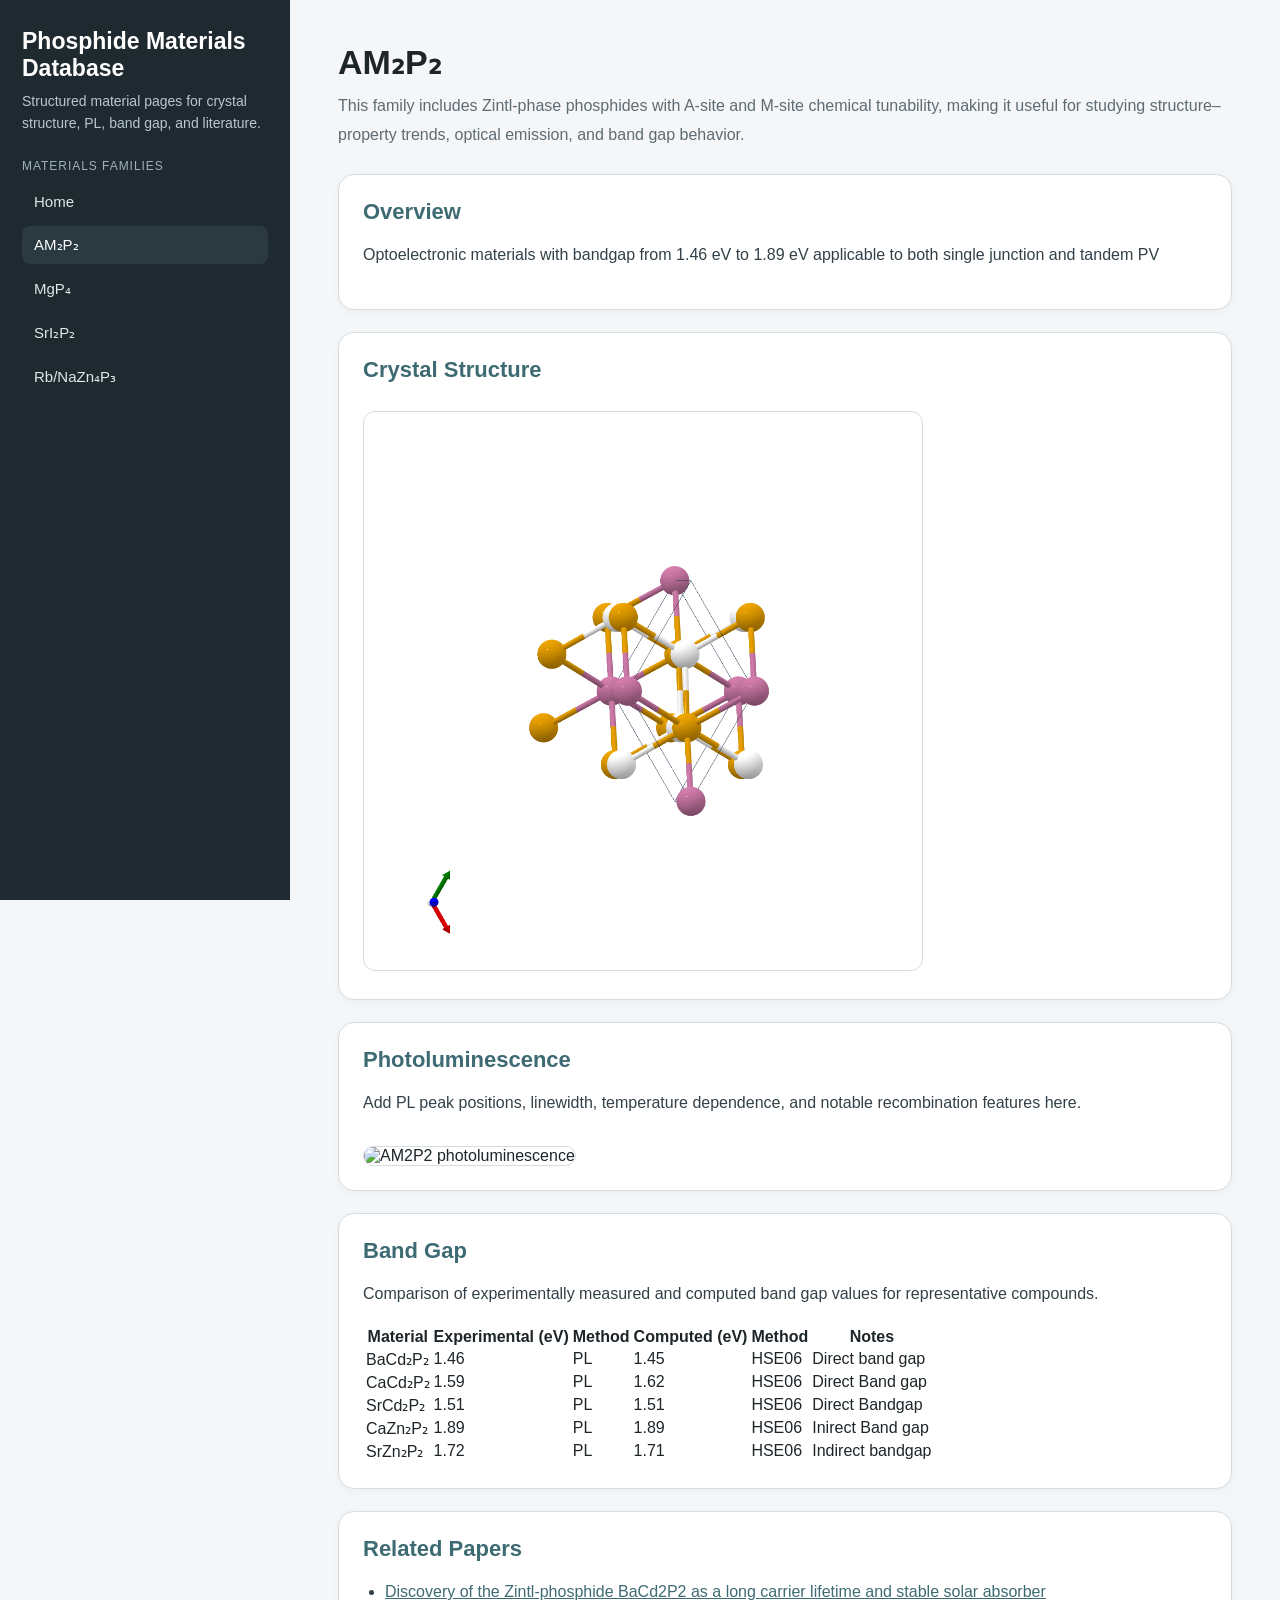
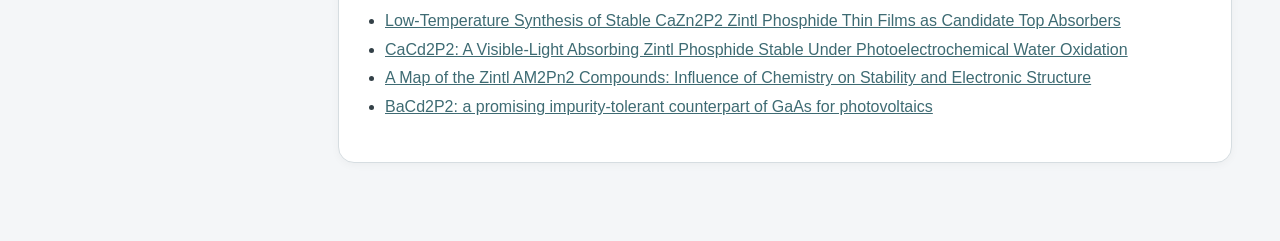
==== am2p2.html @ b873476e "am2p2.html" ====
<!DOCTYPE html>
<html lang="en">
<head>
  <meta charset="UTF-8" />
  <meta name="viewport" content="width=device-width, initial-scale=1.0" />
  <title>AM₂P₂ | Phosphide Materials Database</title>
  <style>
    :root {
      --bg: #f4f6f8;
      --panel: #ffffff;
      --sidebar: #1f2a30;
      --sidebar-text: #dfe7eb;
      --accent: #3e6b73;
      --muted: #5f6b73;
      --border: #d6dde1;
    }
    * { box-sizing: border-box; }
    body {
      margin: 0;
      font-family: Arial, sans-serif;
      background: var(--bg);
      color: #1d2529;
    }
    .layout { display: flex; min-height: 100vh; }
    .sidebar {
      width: 290px;
      background: var(--sidebar);
      color: var(--sidebar-text);
      padding: 28px 22px;
      position: fixed;
      height: 100vh;
      overflow-y: auto;
    }
    .sidebar h1 {
      margin: 0 0 8px;
      font-size: 23px;
      color: white;
    }
    .sidebar p {
      margin: 0 0 24px;
      font-size: 14px;
      line-height: 1.6;
      color: #b8c7cf;
    }
    .nav-section-title {
      margin: 24px 0 10px;
      font-size: 12px;
      text-transform: uppercase;
      letter-spacing: 0.08em;
      color: #9fb1ba;
    }
    .nav a {
      display: block;
      color: var(--sidebar-text);
      text-decoration: none;
      padding: 10px 12px;
      border-radius: 8px;
      margin-bottom: 6px;
      font-size: 15px;
    }
    .nav a:hover, .nav a.active {
      background: #2b3940;
      color: white;
    }
    .content {
      margin-left: 290px;
      width: calc(100% - 290px);
      padding: 42px 48px 56px;
    }
    .page-header {
      margin-bottom: 24px;
    }
    .page-header h2 {
      margin: 0 0 10px;
      font-size: 34px;
    }
    .page-header p {
      margin: 0;
      color: var(--muted);
      line-height: 1.8;
      max-width: 900px;
    }
    .section-card {
      background: var(--panel);
      border: 1px solid var(--border);
      border-radius: 16px;
      padding: 24px;
      margin-bottom: 22px;
      box-shadow: 0 2px 8px rgba(18, 28, 33, 0.04);
    }
    .section-card h3 {
      margin-top: 0;
      margin-bottom: 12px;
      font-size: 22px;
      color: var(--accent);
    }
    .section-card p, .section-card li {
      line-height: 1.8;
      color: #334047;
    }
    .section-card img {
      width: 100%;
      max-width: 560px;
      border-radius: 12px;
      border: 1px solid var(--border);
      margin-top: 12px;
      background: white;
    }
    ul { padding-left: 22px; }
    a { color: var(--accent); }
    @media (max-width: 900px) {
      .layout { flex-direction: column; }
      .sidebar {
        position: relative;
        width: 100%;
        height: auto;
      }
      .content {
        margin-left: 0;
        width: 100%;
        padding: 28px 20px 36px;
      }
    }
  </style>
</head>
<body>
  <div class="layout">
    <aside class="sidebar">
      <h1>Phosphide Materials Database</h1>
      <p>Structured material pages for crystal structure, PL, band gap, and literature.</p>

      <div class="nav-section-title">Materials Families</div>
      <nav class="nav">
        <a href="index.html">Home</a>
        <a href="am2p2.html" class="active">AM₂P₂</a>
        <a href="mgp4.html">MgP₄</a>
        <a href="sri2p2.html">SrI₂P₂</a>
        <a href="rb-nazn4p3.html">Rb/NaZn₄P₃</a>
      </nav>
    </aside>

    <main class="content">
      <div class="page-header">
        <h2>AM₂P₂</h2>
        <p>
          This family includes Zintl-phase phosphides with A-site and M-site chemical tunability,
          making it useful for studying structure–property trends, optical emission, and band gap behavior.
        </p>
      </div>

      <div class="section-card">
        <h3>Overview</h3>
        <p>
         Optoelectronic materials with bandgap from 1.46 eV to 1.89 eV applicable to both single junction and tandem PV
        </p>
      </div>

      <div class="section-card">
        <h3>Crystal Structure</h3>
        <p>
          
        </p>
        <img src="am2p2.png" alt="AM2P2 crystal structure">
      </div>

      <div class="section-card">
        <h3>Photoluminescence</h3>
        <p>
          Add PL peak positions, linewidth, temperature dependence, and notable recombination features here.
        </p>
        <img src="am2p2-pl.png" alt="AM2P2 photoluminescence">
      </div>

      <div class="section-card">
  <h3>Band Gap</h3>

  <p>
    Comparison of experimentally measured and computed band gap values for representative compounds.
  </p>

  <div class="table-container">
    <table>
      <thead>
        <tr>
          <th>Material</th>
          <th>Experimental (eV)</th>
          <th>Method</th>
          <th>Computed (eV)</th>
          <th>Method</th>
          <th>Notes</th>
        </tr>
      </thead>
      <tbody>
        <tr>
          <td>BaCd₂P₂</td>
          <td>1.46</td>
          <td>PL </td>
          <td>1.45</td>
          <td>HSE06</td>
          <td>Direct band gap</td>
        </tr>

        <tr>
          <td>CaCd₂P₂</td>
          <td>1.59</td>
          <td>PL</td>
          <td>1.62</td>
          <td>HSE06</td>
          <td>Direct Band gap</td>
        </tr>

        <tr>
          <td>SrCd₂P₂</td>
          <td>1.51</td>
          <td>PL</td>
          <td>1.51</td>
          <td>HSE06</td>
          <td>Direct Bandgap</td>
        </tr>
        <td>CaZn₂P₂</td>
          <td>1.89</td>
          <td>PL</td>
          <td>1.89</td>
          <td>HSE06</td>
          <td>Inirect Band gap</td>
        </tr>
        <tr>
          <td>SrZn₂P₂</td>
          <td>1.72</td>
          <td>PL</td>
          <td>1.71</td>
          <td>HSE06</td>
          <td>Indirect bandgap</td>
        </tr>
      </tbody>
    </table>
  </div>
</div>

      <div class="section-card">
        <h3>Related Papers</h3>
        <ul>
          <li><a href="https://www.cell.com/joule/fulltext/S2542-4351(24)00100-4" target="_blank">Discovery of the Zintl-phosphide BaCd2P2 as a long carrier lifetime and stable solar absorber</a></li>
          <li><a href="https://advanced.onlinelibrary.wiley.com/doi/full/10.1002/aenm.202402640" target="_blank">Low-Temperature Synthesis of Stable CaZn2P2 Zintl Phosphide Thin Films as Candidate Top Absorbers</a></li>
          <li><a href="https://advanced.onlinelibrary.wiley.com/doi/full/10.1002/aenm.202505089" target="_blank">CaCd2P2: A Visible-Light Absorbing Zintl Phosphide Stable Under Photoelectrochemical Water Oxidation</a></li>
          <li><a href="https://pubs.acs.org/doi/full/10.1021/acs.chemmater.5c00353" target="_blank">A Map of the Zintl AM2Pn2 Compounds: Influence of Chemistry on Stability and Electronic Structure</a></li>
          <li><a href="https://arxiv.org/abs/2506.20829" target="_blank">BaCd2P2: a promising impurity-tolerant counterpart of GaAs for photovoltaics</a></li>
          
        </ul>
      </div>
    </main>
  </div>
</body>
</html>
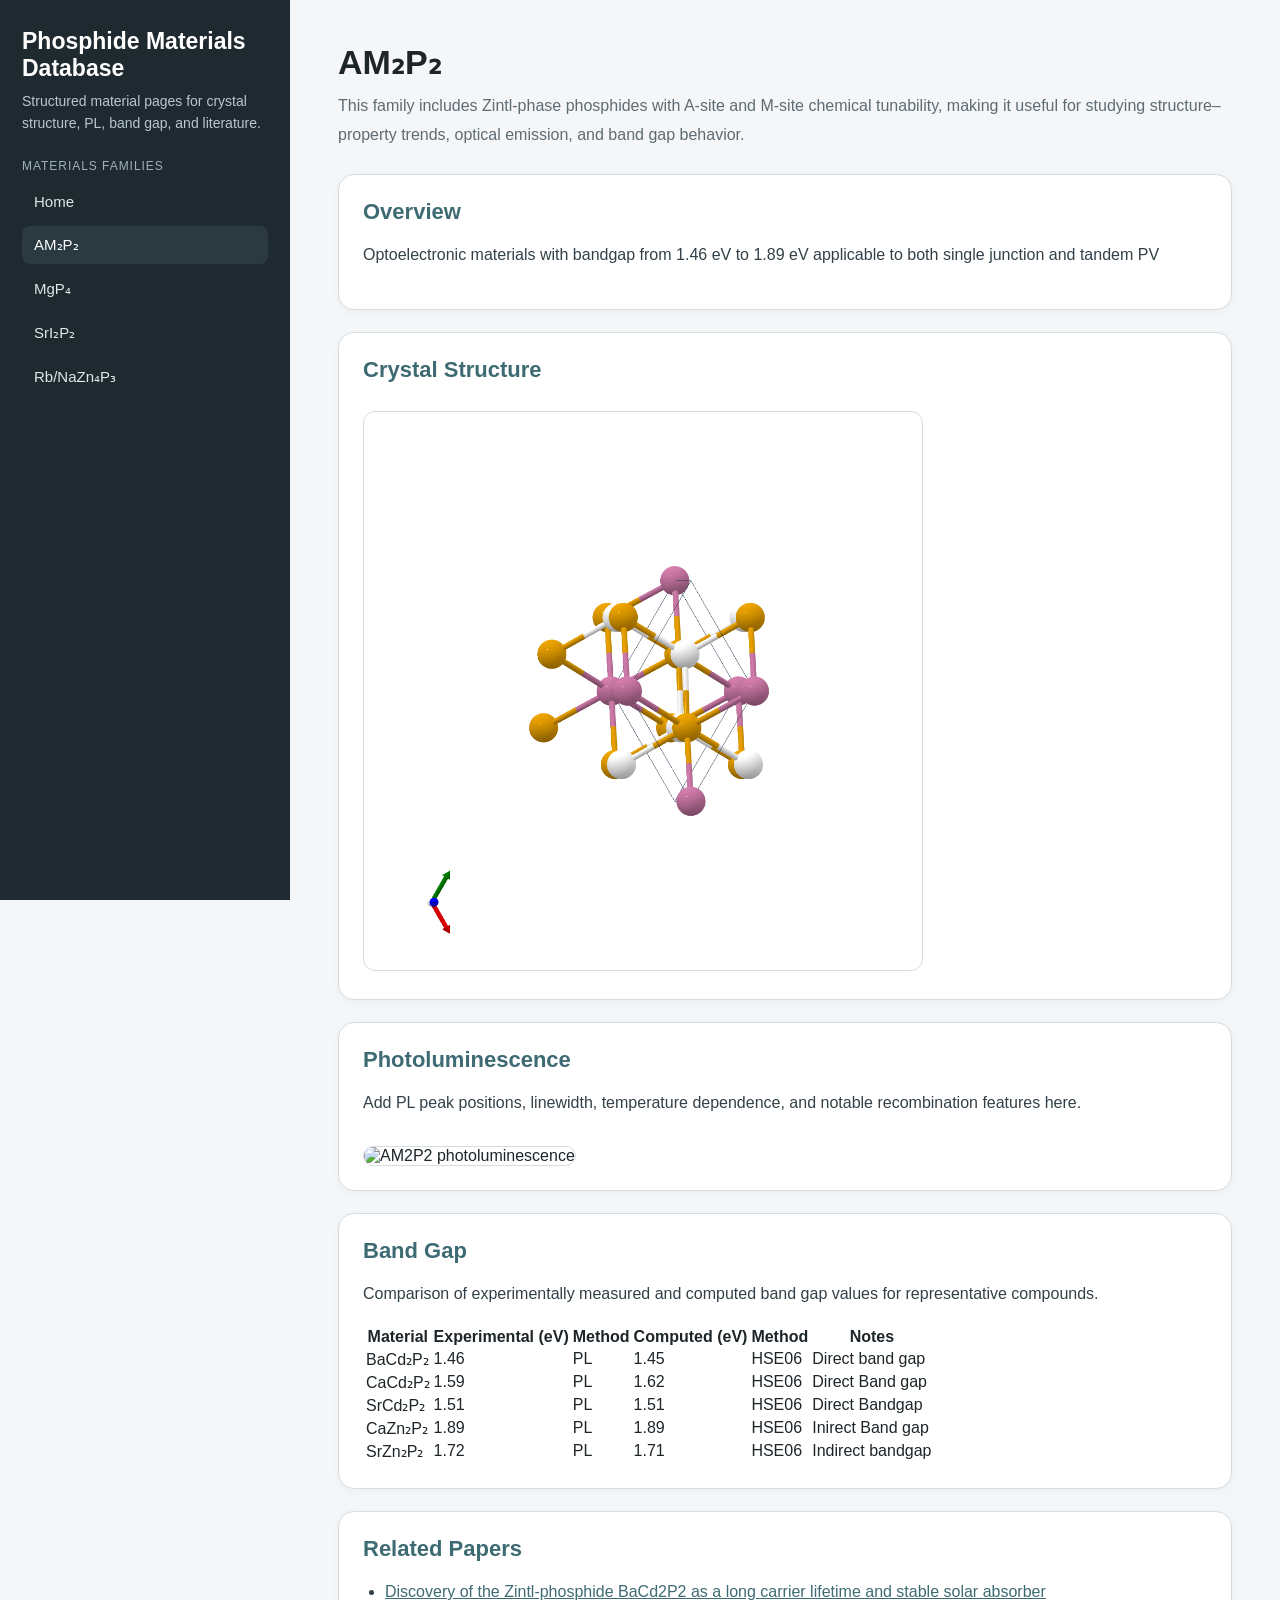
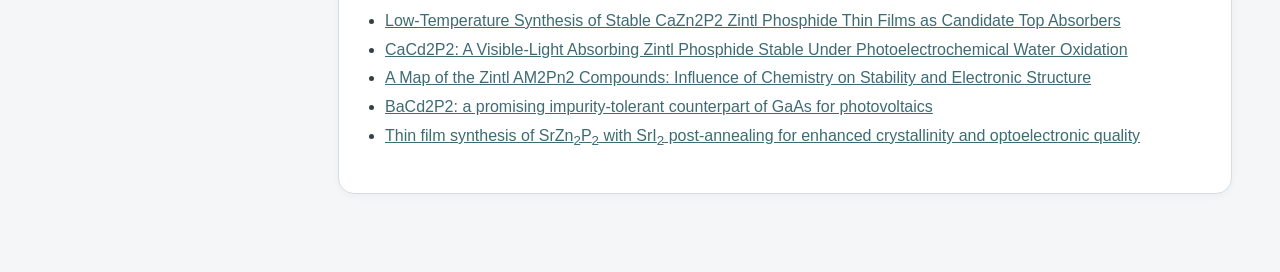
==== commit f6261901: "Update am2p2.html" ====
--- a/am2p2.html
+++ b/am2p2.html
@@ -244,7 +244,9 @@
           <li><a href="https://advanced.onlinelibrary.wiley.com/doi/full/10.1002/aenm.202402640" target="_blank">Low-Temperature Synthesis of Stable CaZn2P2 Zintl Phosphide Thin Films as Candidate Top Absorbers</a></li>
           <li><a href="https://advanced.onlinelibrary.wiley.com/doi/full/10.1002/aenm.202505089" target="_blank">CaCd2P2: A Visible-Light Absorbing Zintl Phosphide Stable Under Photoelectrochemical Water Oxidation</a></li>
           <li><a href="https://pubs.acs.org/doi/full/10.1021/acs.chemmater.5c00353" target="_blank">A Map of the Zintl AM2Pn2 Compounds: Influence of Chemistry on Stability and Electronic Structure</a></li>
-          <li><a href="https://arxiv.org/abs/2506.20829" target="_blank">BaCd2P2: a promising impurity-tolerant counterpart of GaAs for photovoltaics</a></li>
+          <li><a href="https://advanced.onlinelibrary.wiley.com/doi/full/10.1002/adom.202503820" target="_blank">BaCd2P2: a promising impurity-tolerant counterpart of GaAs for photovoltaics</a></li>
+          <li><a href="https://doi.org/10.1039/D6TC01400C" target="_blank" rel="noopener">Thin film synthesis of SrZn<sub>2</sub>P<sub>2</sub> with SrI<sub>2</sub> post-annealing for enhanced crystallinity and optoelectronic quality</a></li>
+          
           
         </ul>
       </div>
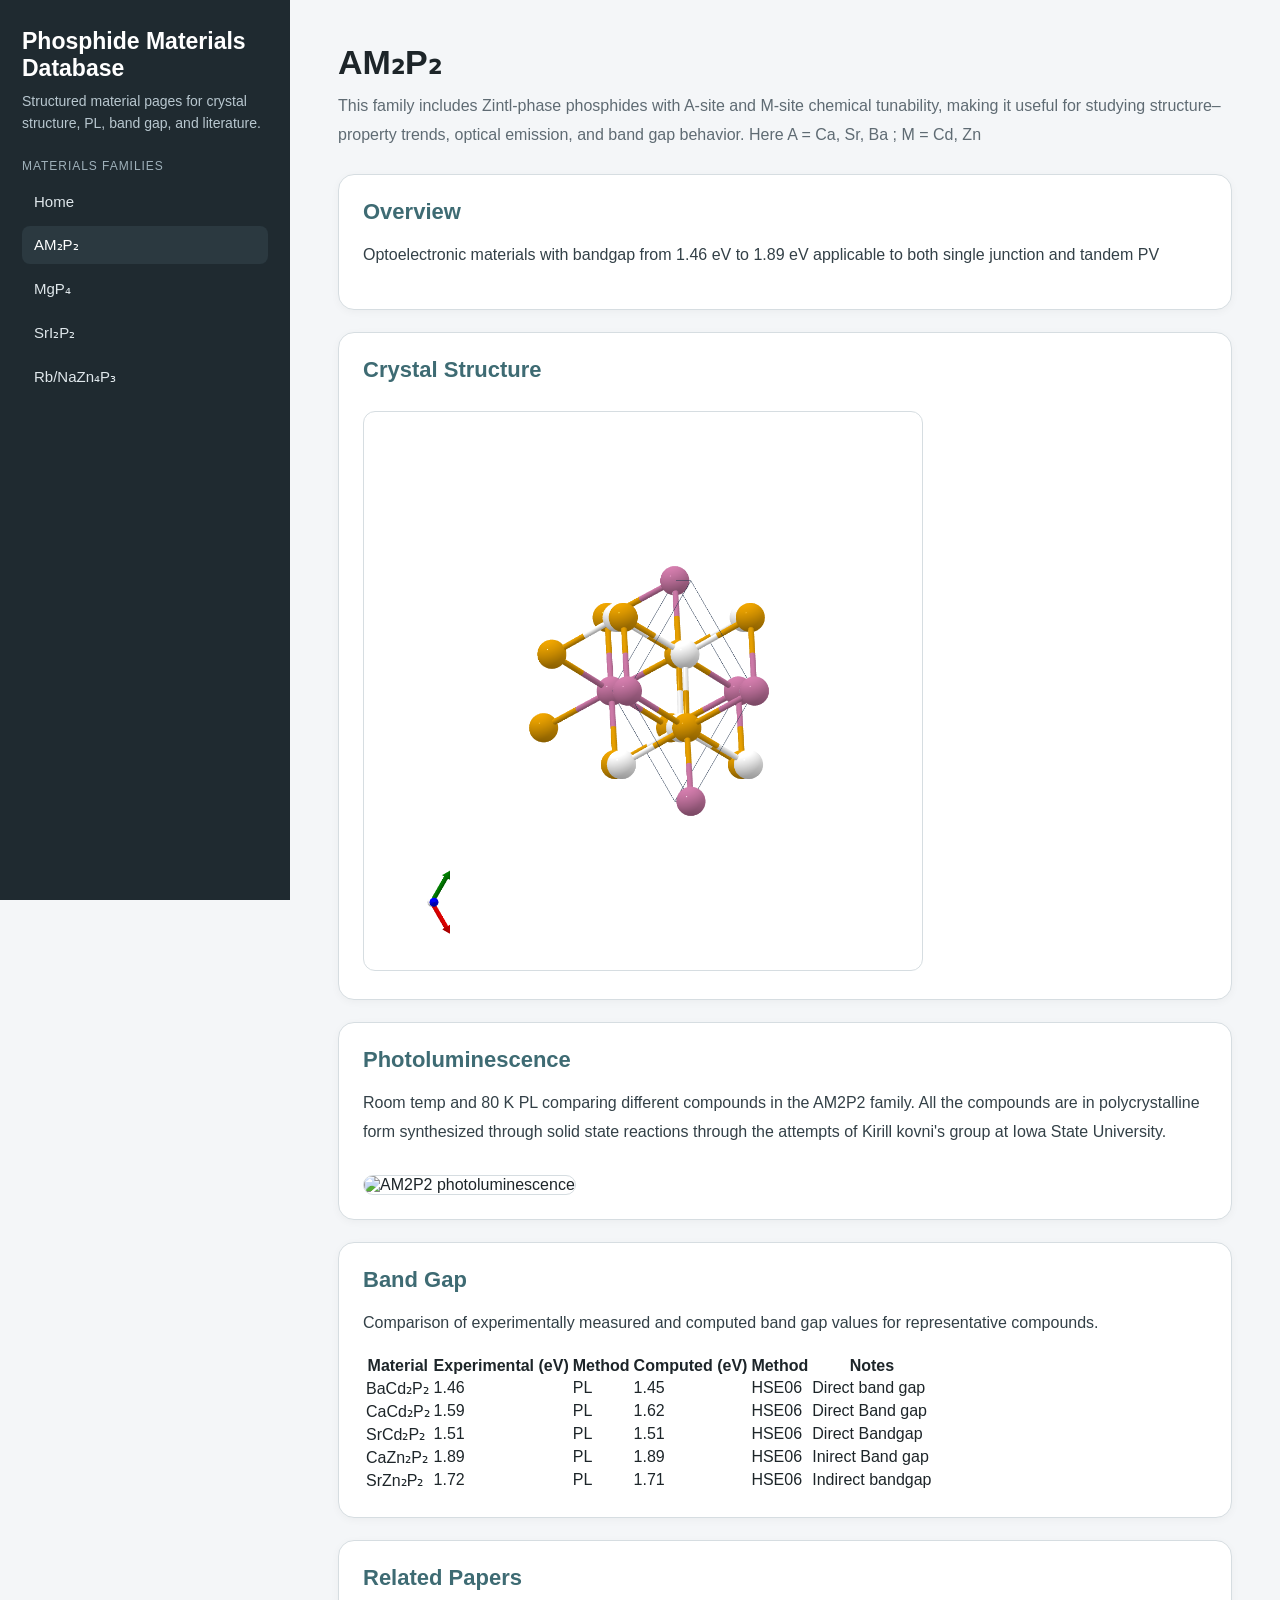
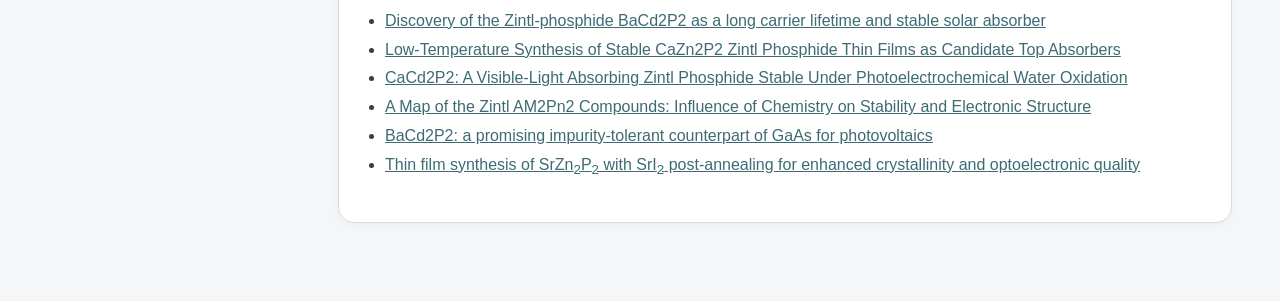
==== commit daf16684: "Update am2p2.html" ====
--- a/am2p2.html
+++ b/am2p2.html
@@ -144,7 +144,7 @@
         <h2>AM₂P₂</h2>
         <p>
           This family includes Zintl-phase phosphides with A-site and M-site chemical tunability,
-          making it useful for studying structure–property trends, optical emission, and band gap behavior.
+          making it useful for studying structure–property trends, optical emission, and band gap behavior. Here A = Ca, Sr, Ba ; M = Cd, Zn
         </p>
       </div>
 
@@ -166,7 +166,7 @@
       <div class="section-card">
         <h3>Photoluminescence</h3>
         <p>
-          Add PL peak positions, linewidth, temperature dependence, and notable recombination features here.
+         Room temp and 80 K PL comparing different compounds in the AM2P2 family. All the compounds are in polycrystalline form synthesized through solid state reactions through the attempts of Kirill kovni's group at Iowa State University.  
         </p>
         <img src="am2p2-pl.png" alt="AM2P2 photoluminescence">
       </div>
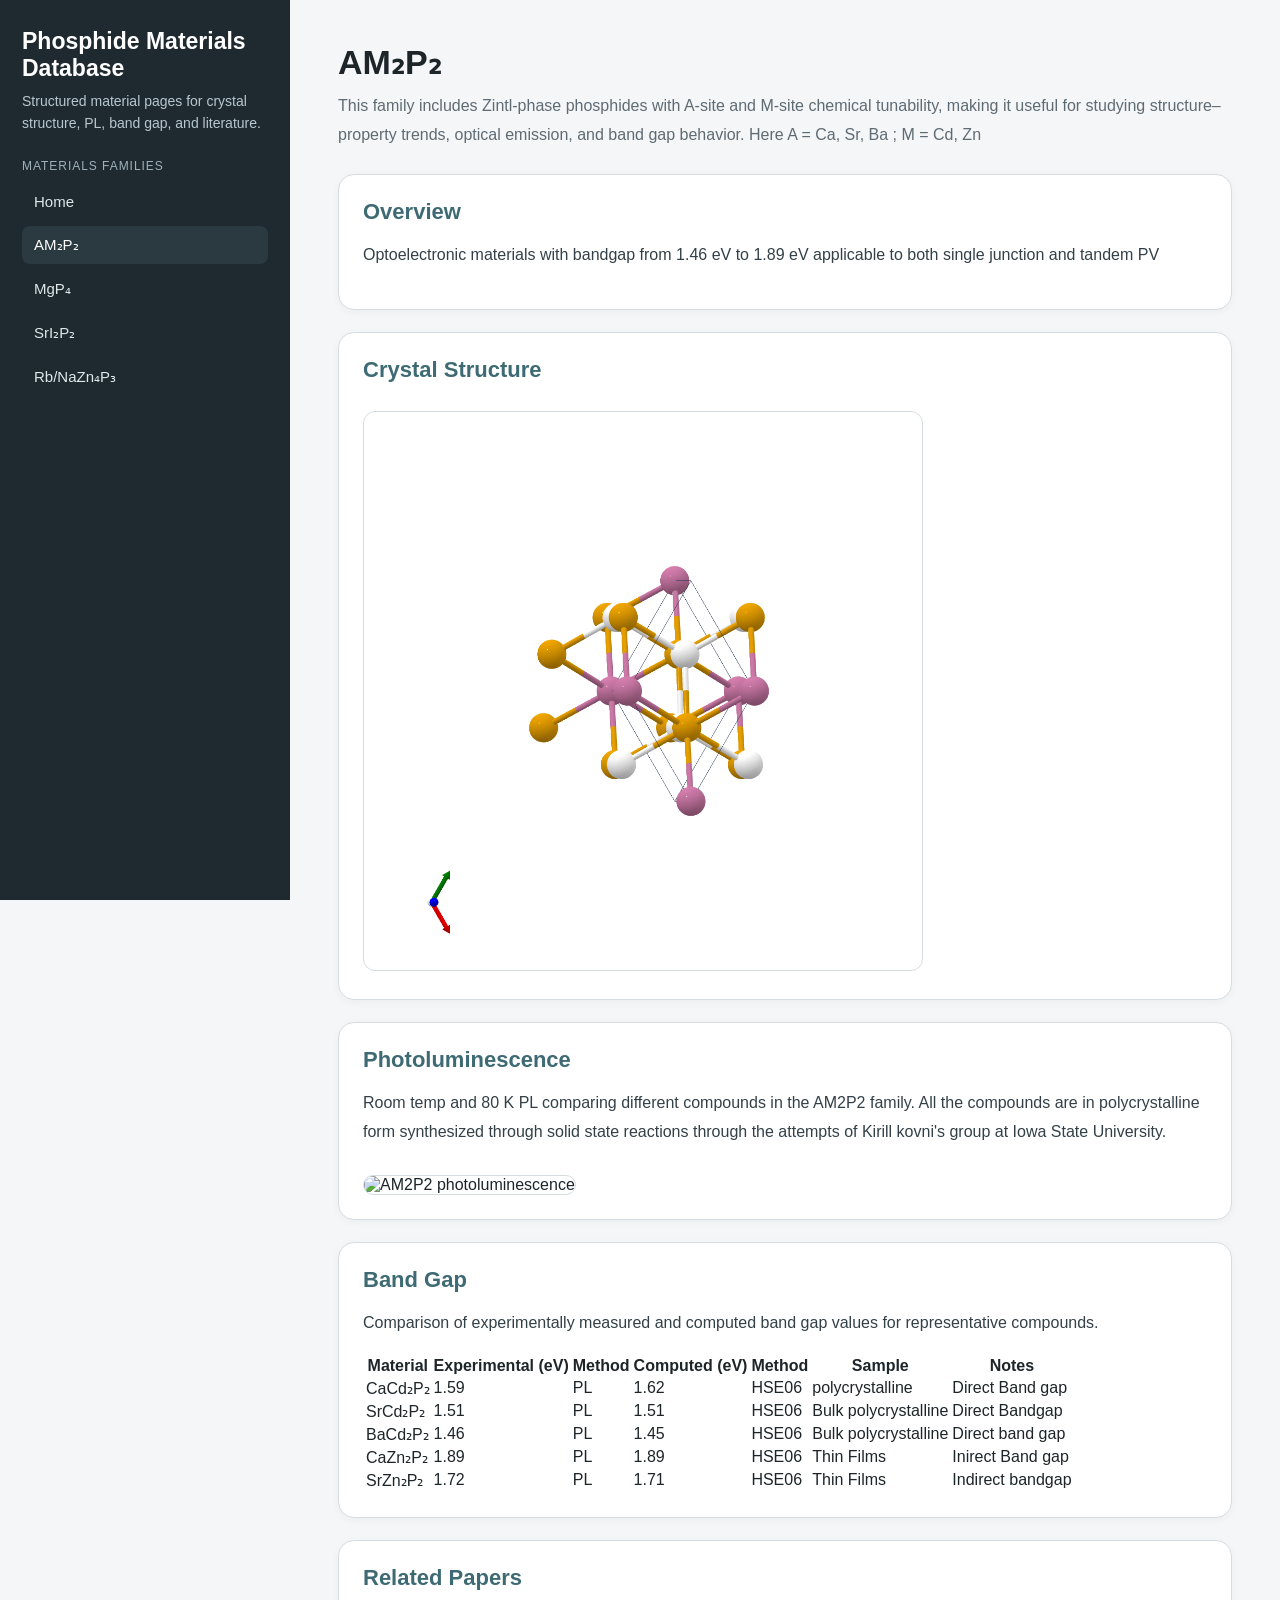
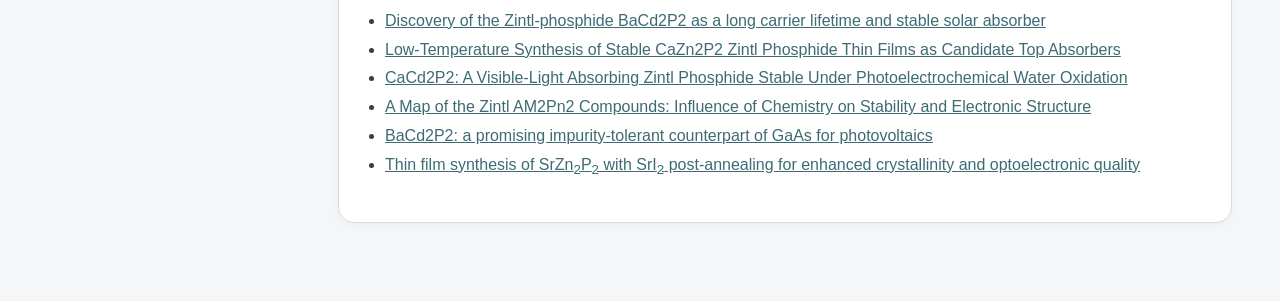
==== commit 6a9b6404: "Update am2p2.html" ====
--- a/am2p2.html
+++ b/am2p2.html
@@ -168,7 +168,7 @@
         <p>
          Room temp and 80 K PL comparing different compounds in the AM2P2 family. All the compounds are in polycrystalline form synthesized through solid state reactions through the attempts of Kirill kovni's group at Iowa State University.  
         </p>
-        <img src="am2p2-pl.png" alt="AM2P2 photoluminescence">
+        <img src="AM2P2_PL_AOM (1).pdf" alt="AM2P2 photoluminescence">
       </div>
 
       <div class="section-card">
@@ -187,41 +187,48 @@
           <th>Method</th>
           <th>Computed (eV)</th>
           <th>Method</th>
+          <th>Sample</th>
           <th>Notes</th>
         </tr>
       </thead>
       <tbody>
+
+        <tr>
+          <td>CaCd₂P₂</td>
+          <td>1.59</td>
+          <td>PL</td>
+          <td>1.62</td>
+          <td>HSE06</td>
+          <td>polycrystalline</td>
+          <td>Direct Band gap</td>
+        </tr>
+
+        <tr>
+          <td>SrCd₂P₂</td>
+          <td>1.51</td>
+          <td>PL</td>
+          <td>1.51</td>
+          <td>HSE06</td>
+          <td>Bulk polycrystalline</td>
+          <td>Direct Bandgap</td>
+        </tr>
+
         <tr>
           <td>BaCd₂P₂</td>
           <td>1.46</td>
           <td>PL </td>
           <td>1.45</td>
           <td>HSE06</td>
+          <td>Bulk polycrystalline</td>
           <td>Direct band gap</td>
         </tr>
-
-        <tr>
-          <td>CaCd₂P₂</td>
-          <td>1.59</td>
-          <td>PL</td>
-          <td>1.62</td>
-          <td>HSE06</td>
-          <td>Direct Band gap</td>
-        </tr>
-
-        <tr>
-          <td>SrCd₂P₂</td>
-          <td>1.51</td>
-          <td>PL</td>
-          <td>1.51</td>
-          <td>HSE06</td>
-          <td>Direct Bandgap</td>
-        </tr>
+        
         <td>CaZn₂P₂</td>
           <td>1.89</td>
           <td>PL</td>
           <td>1.89</td>
           <td>HSE06</td>
+          <td>Thin Films</td>
           <td>Inirect Band gap</td>
         </tr>
         <tr>
@@ -230,6 +237,7 @@
           <td>PL</td>
           <td>1.71</td>
           <td>HSE06</td>
+          <td>Thin Films</td>
           <td>Indirect bandgap</td>
         </tr>
       </tbody>
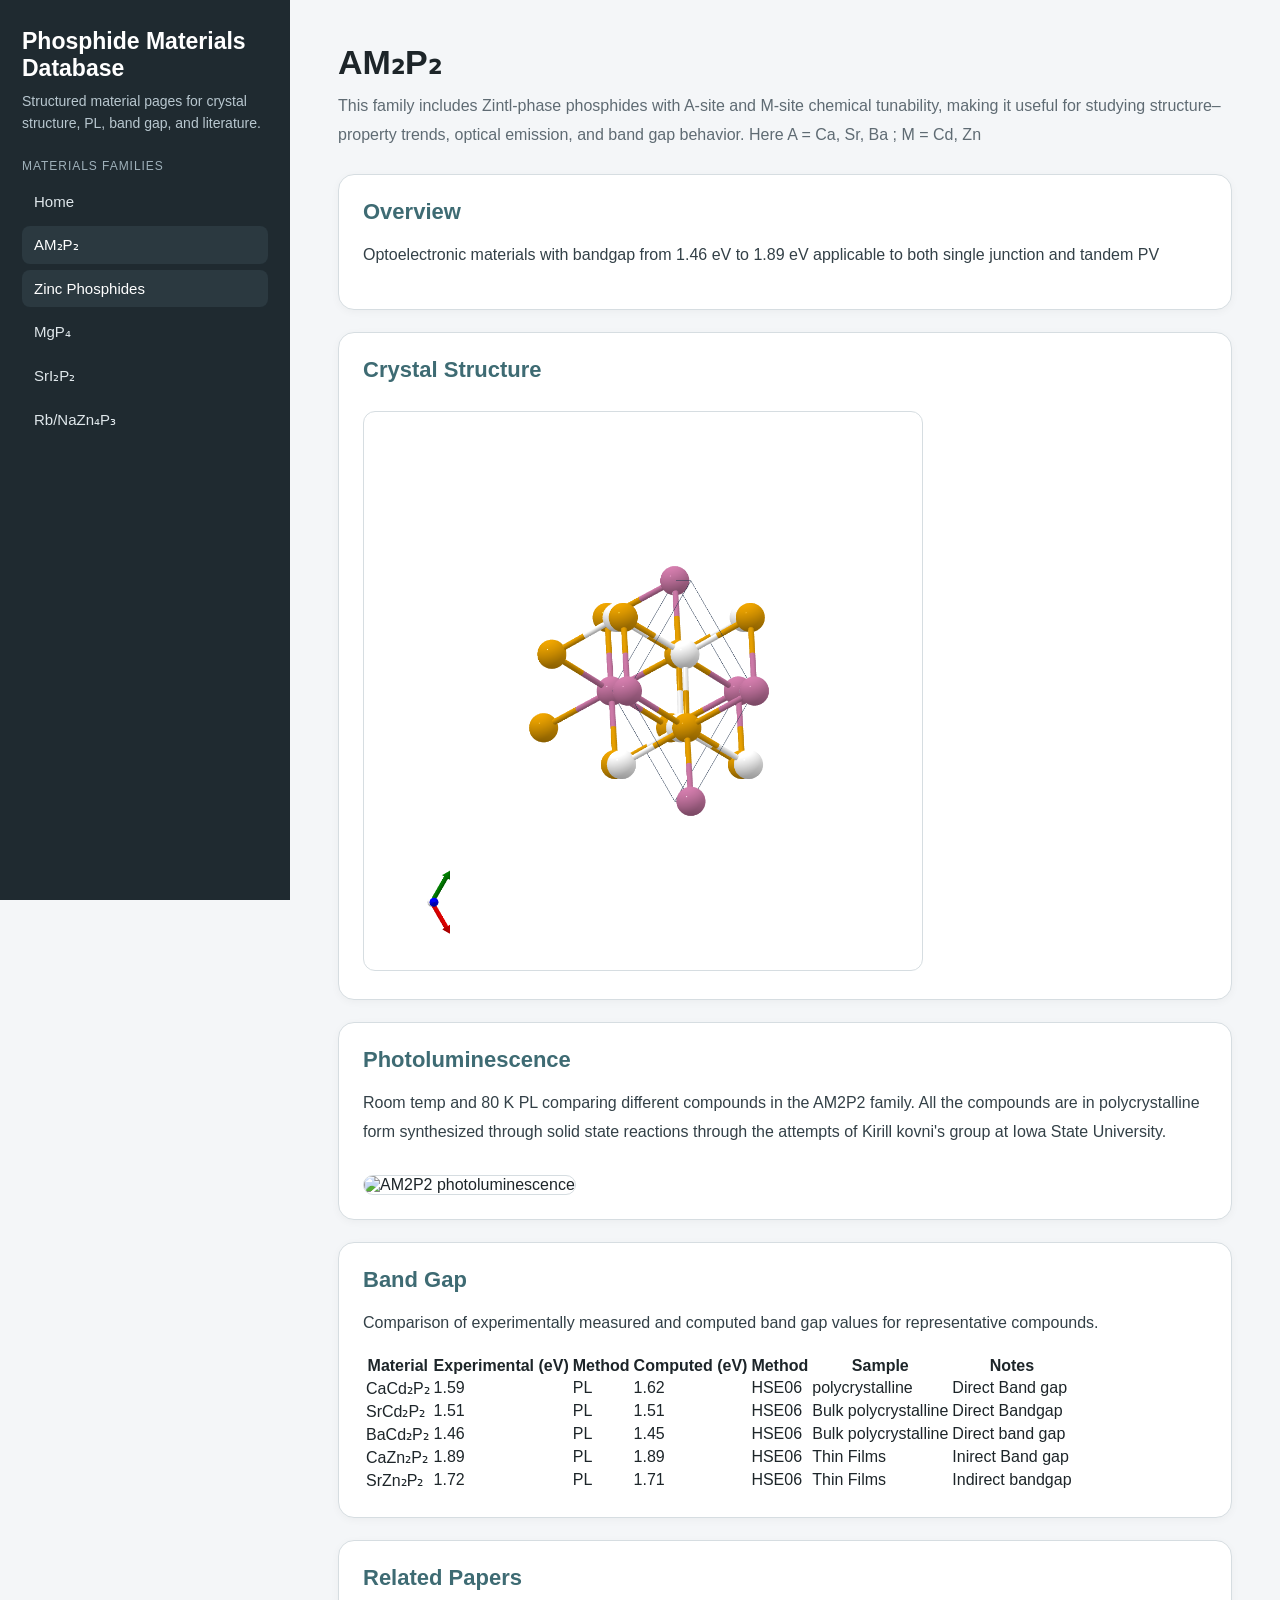
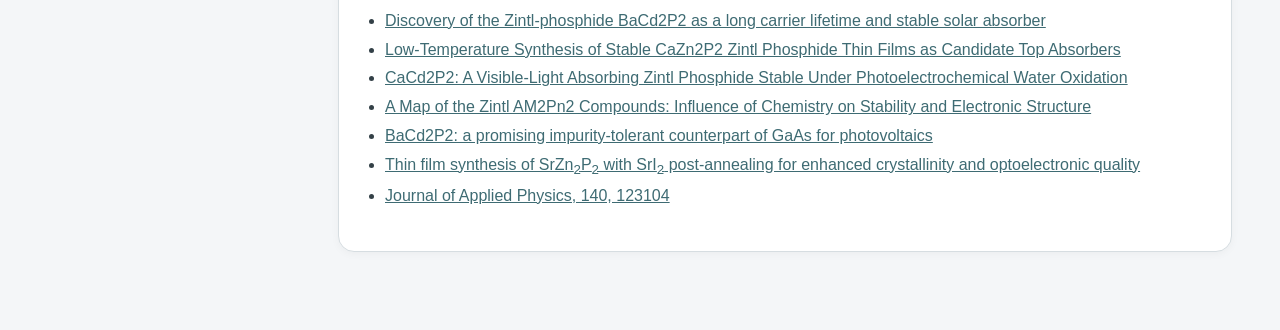
==== commit e192a1be: "Update am2p2.html" ====
--- a/am2p2.html
+++ b/am2p2.html
@@ -133,6 +133,7 @@
       <nav class="nav">
         <a href="index.html">Home</a>
         <a href="am2p2.html" class="active">AM₂P₂</a>
+        <a href="znp.html" class="active">Zinc Phosphides</a>
         <a href="mgp4.html">MgP₄</a>
         <a href="sri2p2.html">SrI₂P₂</a>
         <a href="rb-nazn4p3.html">Rb/NaZn₄P₃</a>
@@ -254,6 +255,7 @@
           <li><a href="https://pubs.acs.org/doi/full/10.1021/acs.chemmater.5c00353" target="_blank">A Map of the Zintl AM2Pn2 Compounds: Influence of Chemistry on Stability and Electronic Structure</a></li>
           <li><a href="https://advanced.onlinelibrary.wiley.com/doi/full/10.1002/adom.202503820" target="_blank">BaCd2P2: a promising impurity-tolerant counterpart of GaAs for photovoltaics</a></li>
           <li><a href="https://doi.org/10.1039/D6TC01400C" target="_blank" rel="noopener">Thin film synthesis of SrZn<sub>2</sub>P<sub>2</sub> with SrI<sub>2</sub> post-annealing for enhanced crystallinity and optoelectronic quality</a></li>
+          <li><a href="https://pubs.aip.org/aip/jap/article/140/12/123104/3405181"target="_blank" rel="noopener">Journal of Applied Physics, 140, 123104 </a></li>
           
           
         </ul>
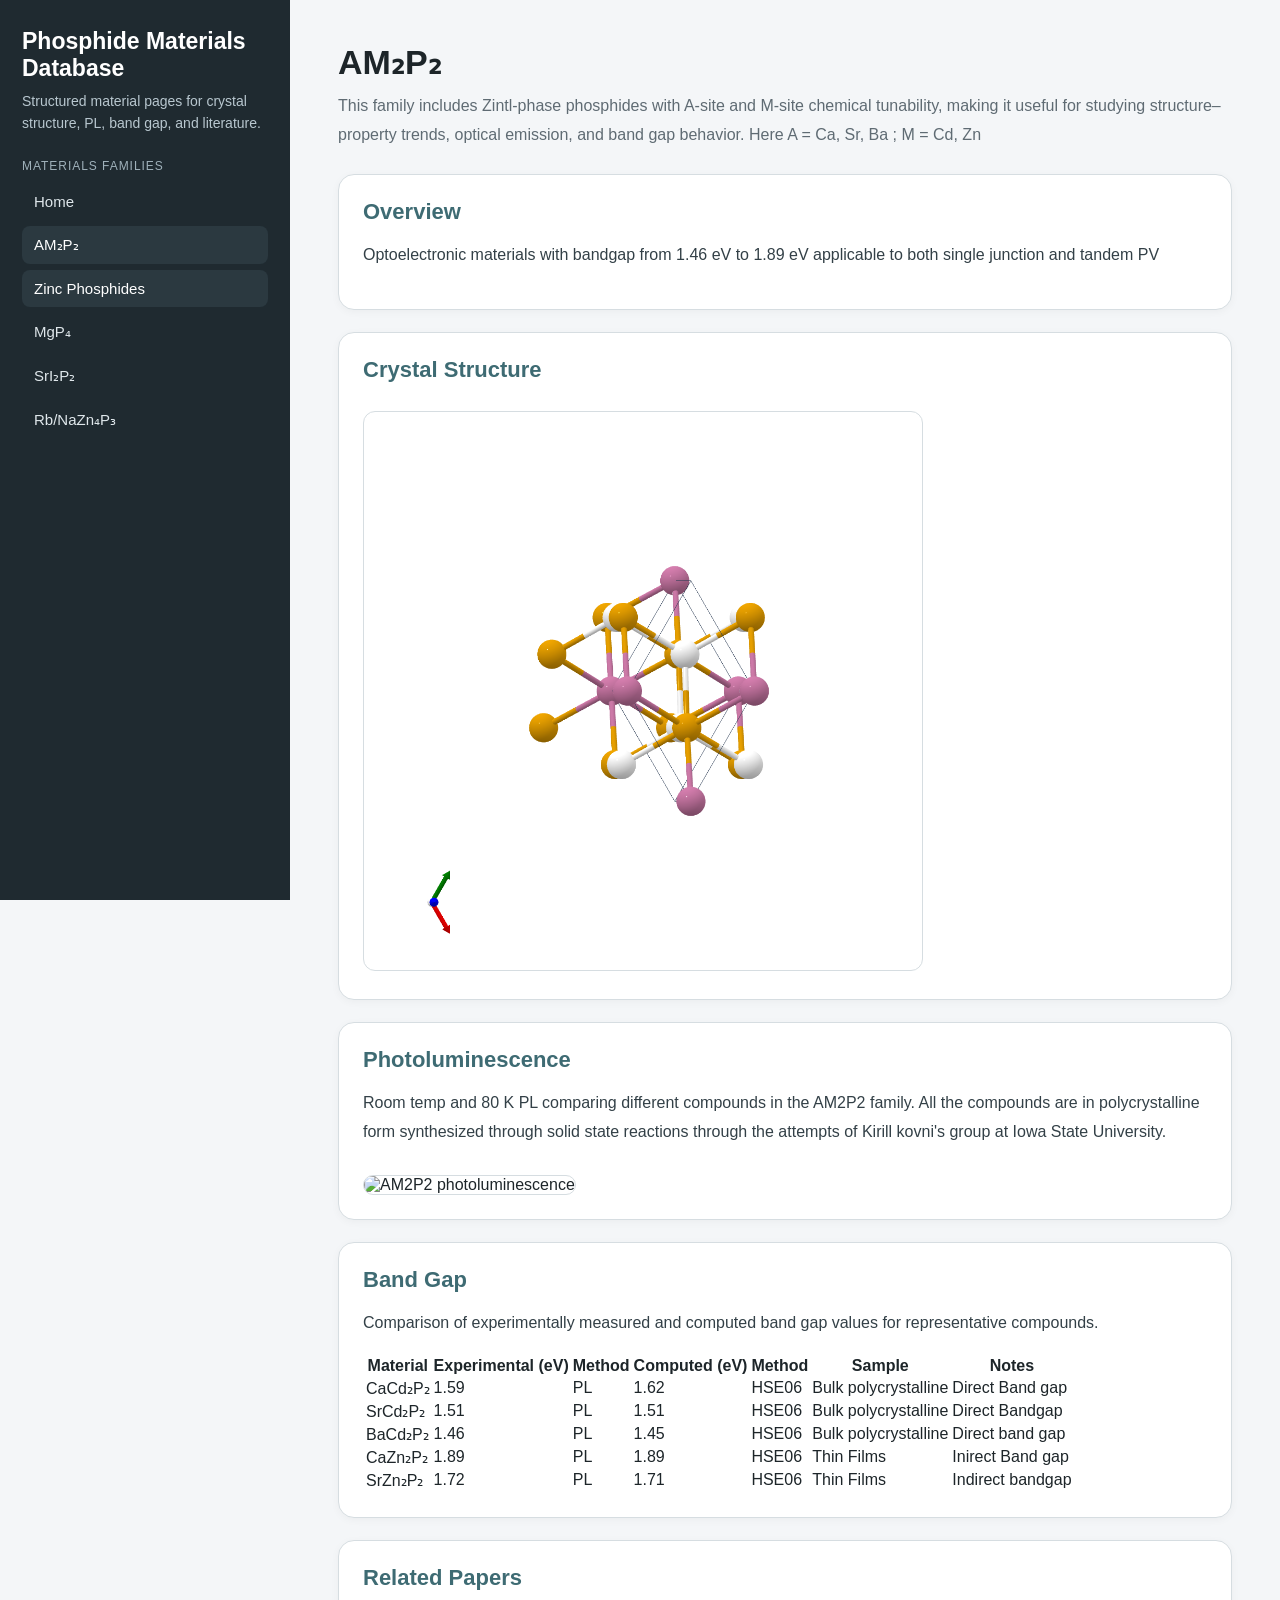
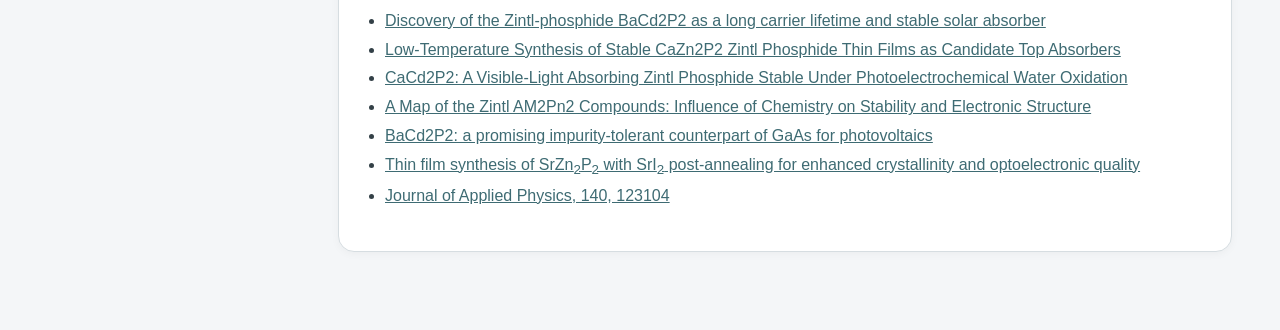
==== commit 36617c9d: "Update am2p2.html" ====
--- a/am2p2.html
+++ b/am2p2.html
@@ -137,6 +137,8 @@
         <a href="mgp4.html">MgP₄</a>
         <a href="sri2p2.html">SrI₂P₂</a>
         <a href="rb-nazn4p3.html">Rb/NaZn₄P₃</a>
+
+        
       </nav>
     </aside>
 
@@ -169,7 +171,7 @@
         <p>
          Room temp and 80 K PL comparing different compounds in the AM2P2 family. All the compounds are in polycrystalline form synthesized through solid state reactions through the attempts of Kirill kovni's group at Iowa State University.  
         </p>
-        <img src="AM2P2_PL_AOM (1).pdf" alt="AM2P2 photoluminescence">
+        <img src="AM2P2_PL_AOM (1).png" alt="AM2P2 photoluminescence">
       </div>
 
       <div class="section-card">
@@ -200,7 +202,7 @@
           <td>PL</td>
           <td>1.62</td>
           <td>HSE06</td>
-          <td>polycrystalline</td>
+          <td> Bulk polycrystalline</td>
           <td>Direct Band gap</td>
         </tr>
 
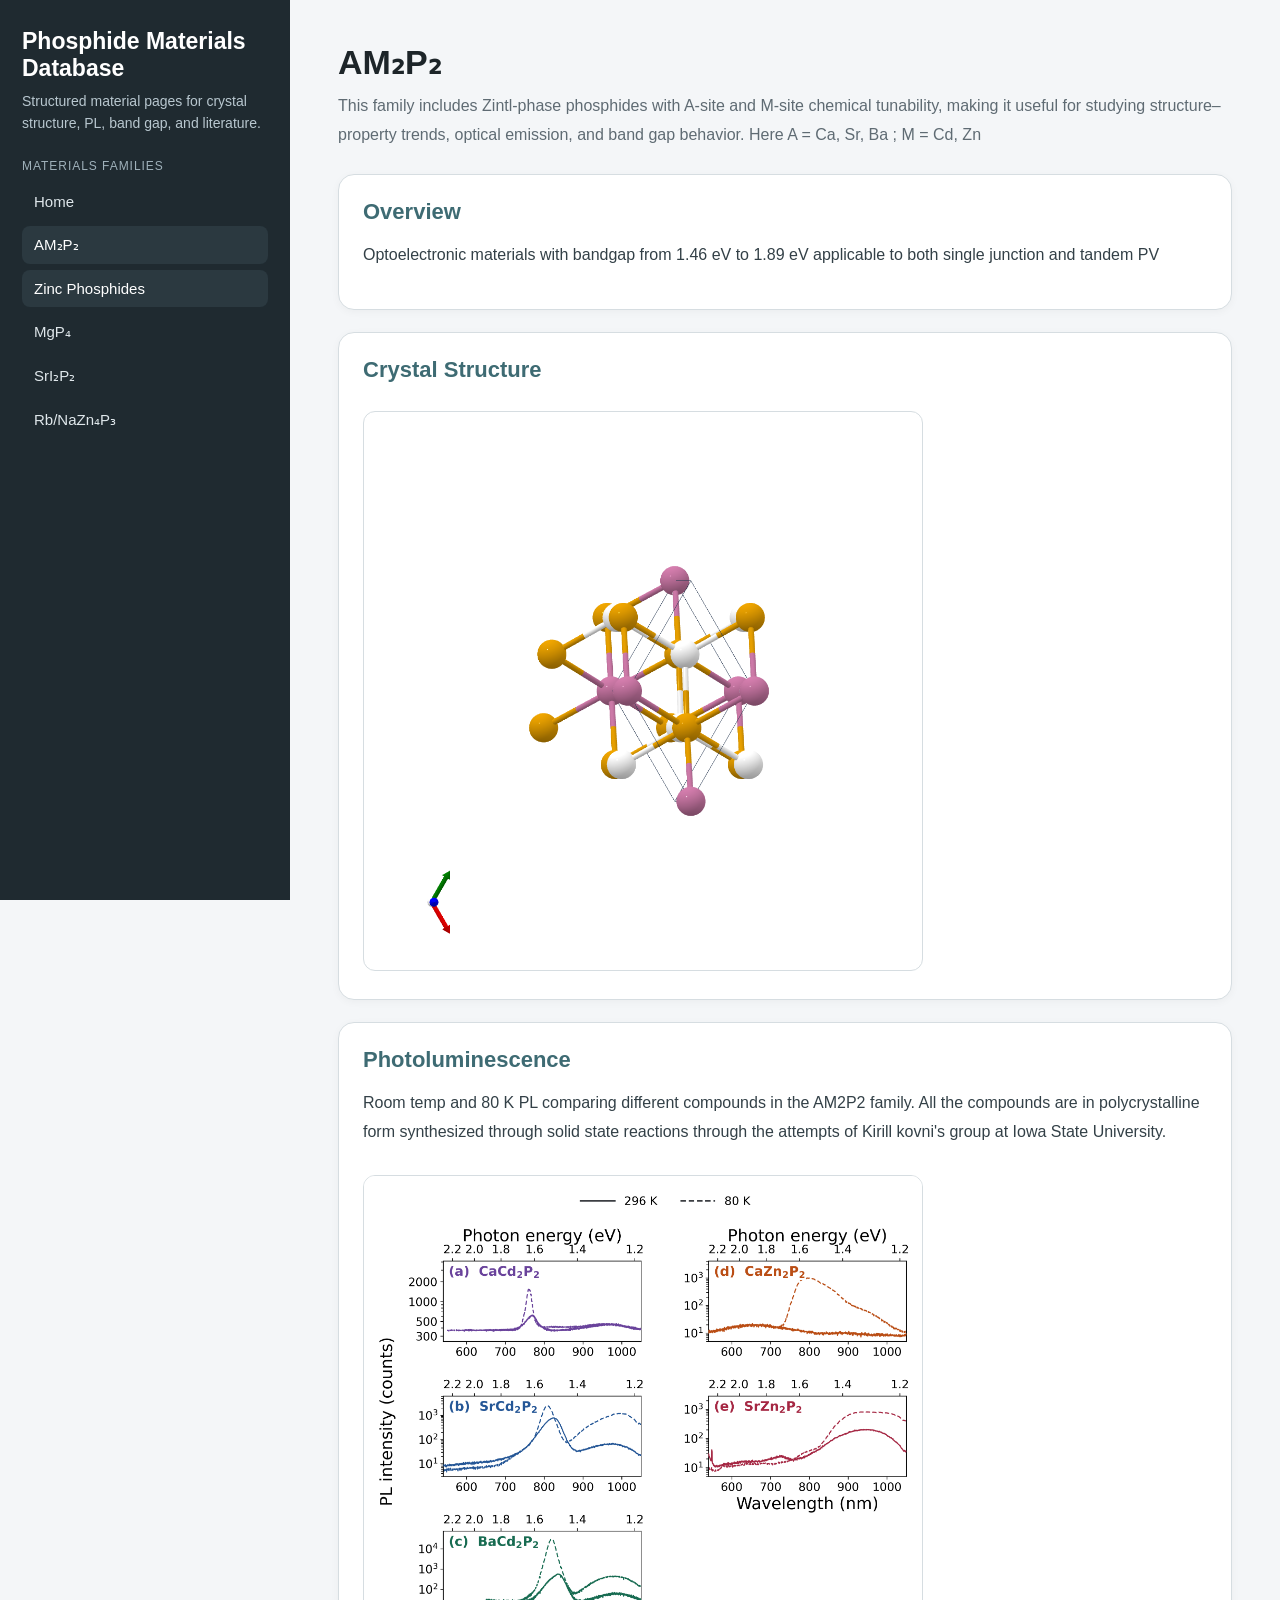
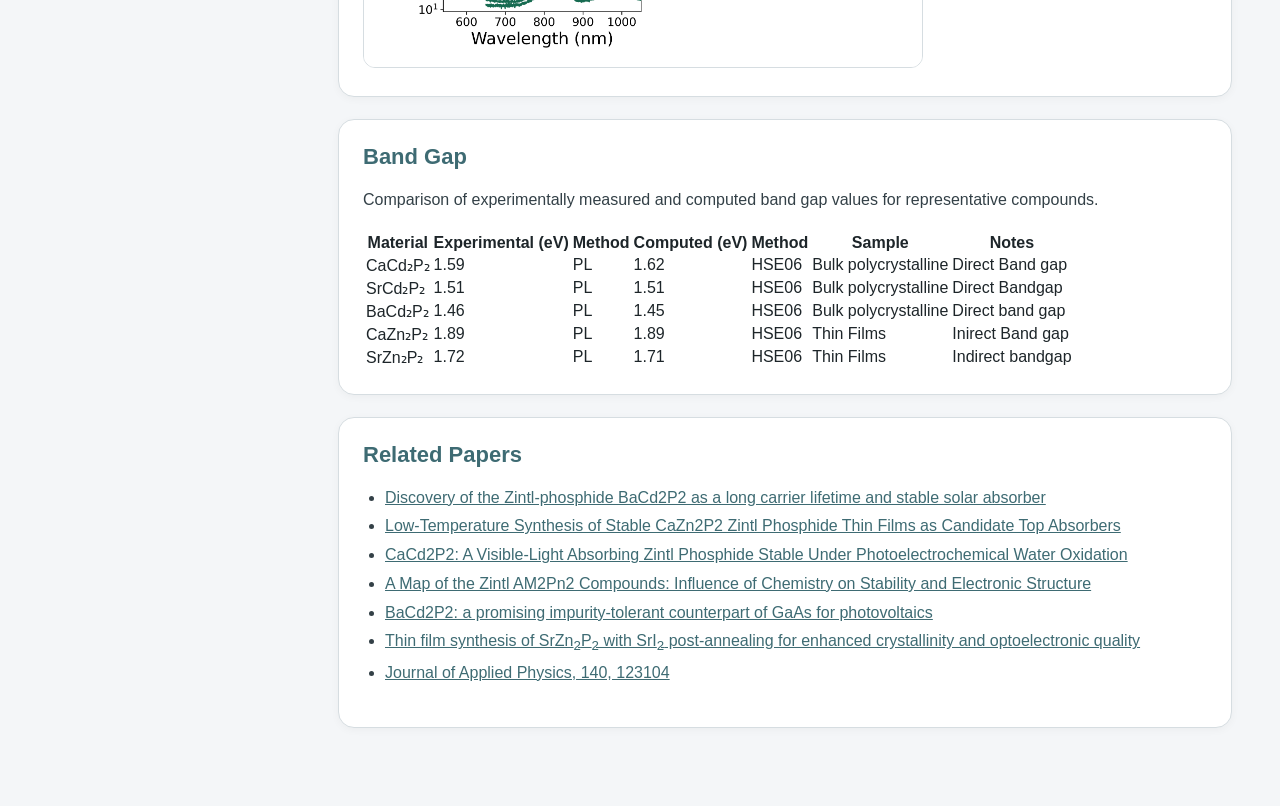
==== commit 414a0c1f: "Update am2p2.html" ====
--- a/am2p2.html
+++ b/am2p2.html
@@ -171,7 +171,7 @@
         <p>
          Room temp and 80 K PL comparing different compounds in the AM2P2 family. All the compounds are in polycrystalline form synthesized through solid state reactions through the attempts of Kirill kovni's group at Iowa State University.  
         </p>
-        <img src="AM2P2_PL_AOM (1).png" alt="AM2P2 photoluminescence">
+        <img src="AM2P2_PL_AOM.png" alt="AM2P2 photoluminescence">
       </div>
 
       <div class="section-card">
